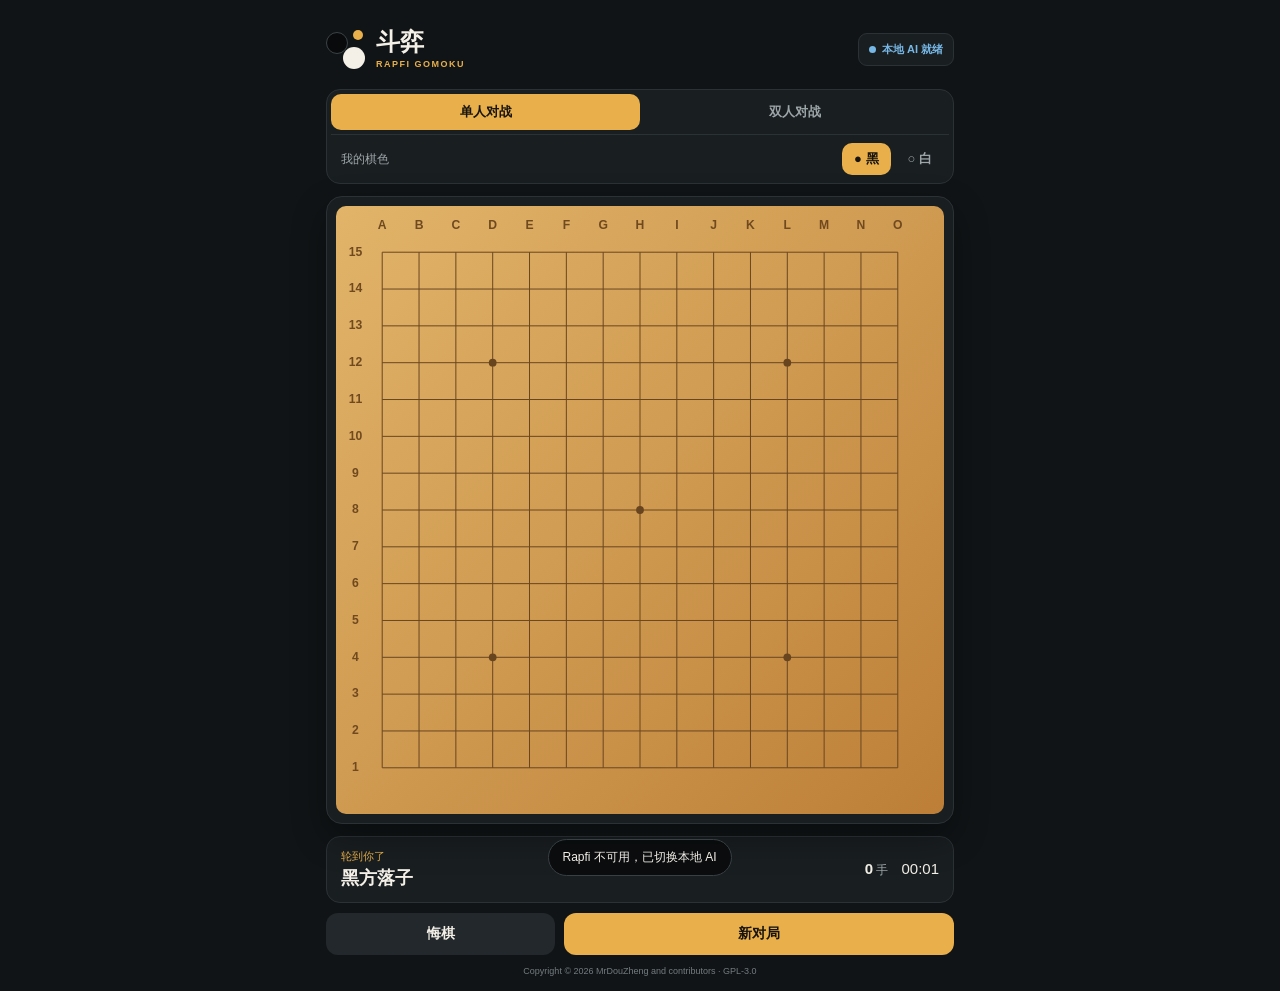
==== ios/DouYi/Web/index.html @ 8ccaac4c "Add DouYi iPhone app and mobile release pipeline" ====
<!--
  SPDX-FileCopyrightText: 2026 MrDouZheng and contributors
  SPDX-License-Identifier: GPL-3.0-only
-->
<!doctype html>
<html lang="zh-CN">
<head>
  <meta charset="utf-8">
  <meta name="viewport" content="width=device-width,initial-scale=1,maximum-scale=1,user-scalable=no,viewport-fit=cover">
  <meta name="theme-color" content="#101416">
  <title>斗弈 · Rapfi 五子棋</title>
  <link rel="stylesheet" href="styles.css">
</head>
<body>
  <main class="app">
    <header>
      <div class="brand-mark"><i></i><i></i><i></i></div>
      <div><h1>斗弈</h1><p>RAPFI GOMOKU</p></div>
      <div id="engineBadge" class="badge loading"><span></span>引擎加载中</div>
    </header>

    <section class="mode-card">
      <button id="singleMode" class="selected">单人对战</button>
      <button id="doubleMode">双人对战</button>
      <div id="colorPicker" class="color-picker">
        <span>我的棋色</span>
        <button id="blackColor" class="selected">● 黑</button>
        <button id="whiteColor">○ 白</button>
      </div>
    </section>

    <section class="board-card">
      <canvas id="board" aria-label="十五路五子棋棋盘"></canvas>
    </section>

    <section class="status-card">
      <div><small id="statusKicker">轮到你了</small><strong id="statusTitle">黑方落子</strong></div>
      <div class="metrics"><span><b id="moveCount">0</b> 手</span><span id="timer">00:00</span></div>
    </section>

    <section class="actions">
      <button id="undoButton">悔棋</button>
      <button id="newButton" class="primary">新对局</button>
    </section>
    <footer>Copyright © 2026 MrDouZheng and contributors · GPL-3.0</footer>
    <div id="toast" role="status"></div>
  </main>
  <script src="app.js"></script>
</body>
</html>
---- ios/DouYi/Web/styles.css ----
/* SPDX-FileCopyrightText: 2026 MrDouZheng and contributors */
/* SPDX-License-Identifier: GPL-3.0-only */

:root {
  color-scheme: dark;
  --bg: #101416;
  --panel: #191e21;
  --panel2: #22282c;
  --text: #f4f0e8;
  --muted: #9da5a8;
  --accent: #e8af4a;
  --green: #6fcb91;
  --red: #e66a5c;
  --line: #2b3236;
}

* { box-sizing: border-box; -webkit-tap-highlight-color: transparent; }
html, body {
  margin: 0;
  min-height: 100%;
  background: var(--bg);
  font-family: "Noto Sans SC", "PingFang SC", "Microsoft YaHei", sans-serif;
  color: var(--text);
  overscroll-behavior: none;
}
button { font: inherit; color: inherit; border: 0; }
.app {
  width: min(100%, 660px);
  min-height: 100vh;
  margin: auto;
  padding: calc(18px + env(safe-area-inset-top)) 16px calc(12px + env(safe-area-inset-bottom));
}
header { height: 62px; display: flex; align-items: center; gap: 11px; }
header h1 { font-size: 24px; line-height: 1; margin: 0 0 5px; }
header p { font-size: 9px; font-weight: 800; letter-spacing: 1.5px; color: var(--accent); margin: 0; }
.brand-mark { position: relative; width: 39px; height: 39px; }
.brand-mark i { position: absolute; border-radius: 50%; width: 22px; height: 22px; }
.brand-mark i:nth-child(1) { left: 0; top: 2px; background: #090a0b; border: 1px solid #3b4347; }
.brand-mark i:nth-child(2) { right: 0; bottom: 0; background: #f4f0e8; }
.brand-mark i:nth-child(3) { right: 2px; top: 0; width: 10px; height: 10px; background: var(--accent); }
.badge {
  margin-left: auto;
  background: var(--panel);
  border: 1px solid var(--line);
  padding: 8px 10px;
  border-radius: 9px;
  font-size: 11px;
  font-weight: 700;
  color: var(--green);
  white-space: nowrap;
}
.badge span { display: inline-block; width: 7px; height: 7px; border-radius: 50%; background: currentColor; margin-right: 6px; }
.badge.loading { color: var(--accent); }
.badge.local { color: #77b7e5; }
.badge.error { color: var(--red); }
.mode-card, .status-card { background: var(--panel); border: 1px solid var(--line); border-radius: 14px; }
.mode-card { display: grid; grid-template-columns: 1fr 1fr; padding: 4px; margin: 9px 0 12px; }
.mode-card > button, .color-picker button {
  background: transparent;
  border-radius: 10px;
  padding: 9px;
  font-size: 13px;
  font-weight: 700;
  color: var(--muted);
}
.mode-card > button.selected, .color-picker button.selected { background: var(--accent); color: #17130d; }
.color-picker { grid-column: 1/-1; display: flex; align-items: center; border-top: 1px solid var(--line); margin-top: 4px; padding: 8px 5px 4px; gap: 5px; }
.color-picker span { font-size: 12px; color: var(--muted); margin-right: auto; padding-left: 5px; }
.color-picker button { padding: 7px 12px; }
.board-card {
  position: relative;
  aspect-ratio: 1/1;
  background: var(--panel);
  border: 1px solid var(--line);
  border-radius: 16px;
  padding: 9px;
  box-shadow: 0 14px 35px #0005;
}
.board-card canvas { display: block; width: 100%; height: 100%; border-radius: 10px; touch-action: manipulation; }
.status-card { display: flex; align-items: center; justify-content: space-between; margin-top: 12px; padding: 12px 14px; }
.status-card small { display: block; color: var(--accent); font-size: 11px; margin-bottom: 2px; }
.status-card strong { display: block; font-size: 18px; }
.metrics { display: flex; gap: 13px; color: var(--muted); font-size: 12px; }
.metrics b, .metrics span:last-child { color: var(--text); font-size: 15px; }
.actions { display: grid; grid-template-columns: 1fr 1.7fr; gap: 9px; margin-top: 10px; }
.actions button { background: var(--panel2); padding: 12px; border-radius: 12px; font-size: 14px; font-weight: 700; }
.actions .primary { background: var(--accent); color: #17130d; }
footer { text-align: center; color: #737c80; font-size: 9px; line-height: 1.5; margin: 10px 4px 0; }
#toast {
  position: fixed;
  left: 50%;
  bottom: calc(24px + env(safe-area-inset-bottom));
  transform: translate(-50%, 18px);
  background: #090b0cdd;
  border: 1px solid #384044;
  padding: 9px 14px;
  border-radius: 20px;
  font-size: 12px;
  opacity: 0;
  pointer-events: none;
  transition: .2s;
  white-space: nowrap;
}
#toast.show { opacity: 1; transform: translate(-50%, 0); }

@media (max-height: 720px) {
  .app { padding-top: 8px; }
  header { height: 51px; }
  .mode-card { margin: 4px 0 7px; }
  .status-card { margin-top: 7px; padding: 8px 12px; }
  .actions { margin-top: 7px; }
  .actions button { padding: 9px; }
  footer { margin-top: 6px; }
}
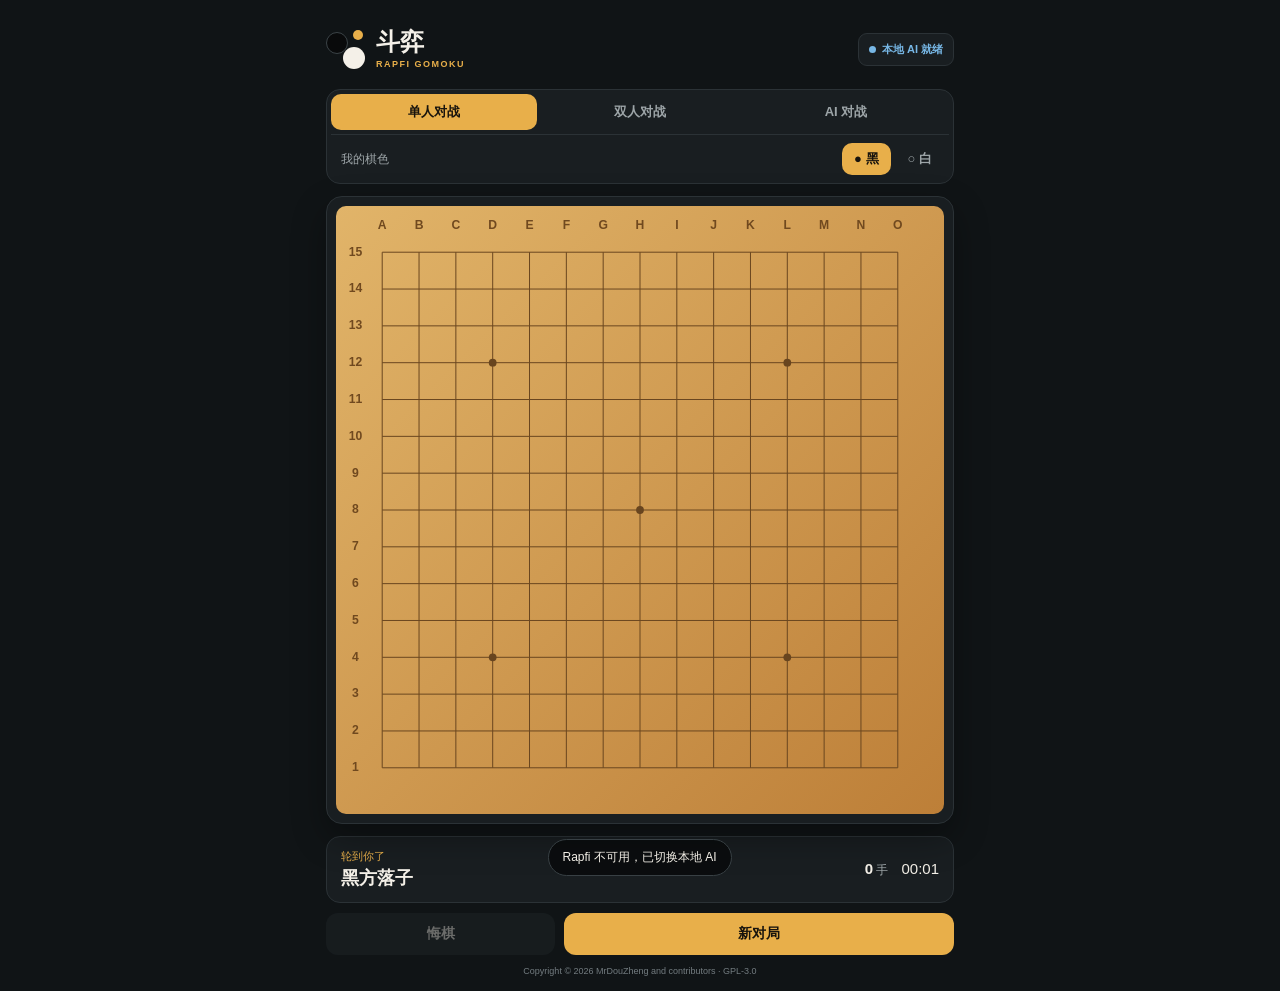
==== commit 8e1c73aa: "Add AI vs AI spectator mode with pause and step controls" ====
--- a/ios/DouYi/Web/index.html
+++ b/ios/DouYi/Web/index.html
@@ -22,10 +22,22 @@
     <section class="mode-card">
       <button id="singleMode" class="selected">单人对战</button>
       <button id="doubleMode">双人对战</button>
+      <button id="aiMode">AI 对战</button>
       <div id="colorPicker" class="color-picker">
         <span>我的棋色</span>
         <button id="blackColor" class="selected">● 黑</button>
         <button id="whiteColor">○ 白</button>
+      </div>
+      <div id="watchControls" class="watch-controls" hidden>
+        <button id="pauseButton">暂停</button>
+        <button id="stepButton" disabled>只走一手</button>
+        <label>落子间隔
+          <select id="watchSpeed" aria-label="AI 落子间隔">
+            <option value="500">快 · 0.5 秒</option>
+            <option value="1200" selected>标准 · 1.2 秒</option>
+            <option value="2500">慢 · 2.5 秒</option>
+          </select>
+        </label>
       </div>
     </section>
 
@@ -38,6 +50,11 @@
       <div class="metrics"><span><b id="moveCount">0</b> 手</span><span id="timer">00:00</span></div>
     </section>
 
+    <section id="moveHistory" class="move-history" hidden>
+      <strong>观战棋谱</strong><span>数字为落子顺序 · 红点为最后一手</span>
+      <p id="moveList">落子后将在这里生成棋谱</p>
+    </section>
+
     <section class="actions">
       <button id="undoButton">悔棋</button>
       <button id="newButton" class="primary">新对局</button>
--- a/ios/DouYi/Web/styles.css
+++ b/ios/DouYi/Web/styles.css
@@ -15,6 +15,7 @@
 }
 
 * { box-sizing: border-box; -webkit-tap-highlight-color: transparent; }
+[hidden] { display: none !important; }
 html, body {
   margin: 0;
   min-height: 100%;
@@ -54,7 +55,7 @@
 .badge.local { color: #77b7e5; }
 .badge.error { color: var(--red); }
 .mode-card, .status-card { background: var(--panel); border: 1px solid var(--line); border-radius: 14px; }
-.mode-card { display: grid; grid-template-columns: 1fr 1fr; padding: 4px; margin: 9px 0 12px; }
+.mode-card { display: grid; grid-template-columns: repeat(3, 1fr); padding: 4px; margin: 9px 0 12px; }
 .mode-card > button, .color-picker button {
   background: transparent;
   border-radius: 10px;
@@ -67,6 +68,14 @@
 .color-picker { grid-column: 1/-1; display: flex; align-items: center; border-top: 1px solid var(--line); margin-top: 4px; padding: 8px 5px 4px; gap: 5px; }
 .color-picker span { font-size: 12px; color: var(--muted); margin-right: auto; padding-left: 5px; }
 .color-picker button { padding: 7px 12px; }
+.watch-controls { grid-column: 1/-1; display: flex; flex-wrap: wrap; align-items: center; gap: 7px; border-top: 1px solid var(--line); margin-top: 4px; padding: 9px 5px 5px; }
+.watch-controls button, .watch-controls select { background: var(--panel2); color: var(--text); border: 1px solid var(--line); border-radius: 8px; padding: 8px; font: inherit; font-size: 12px; }
+.watch-controls label { display: flex; align-items: center; gap: 5px; margin-left: auto; color: var(--muted); font-size: 11px; }
+button:disabled { opacity: .4; }
+.move-history { background: var(--panel); border: 1px solid var(--line); border-radius: 12px; padding: 10px 12px; margin-top: 10px; }
+.move-history strong { font-size: 12px; }
+.move-history span { display: block; color: var(--muted); font-size: 10px; margin-top: 3px; }
+.move-history p { max-height: 64px; overflow-y: auto; margin: 7px 0 0; font: 12px/1.7 Consolas, monospace; white-space: pre-wrap; color: var(--text); }
 .board-card {
   position: relative;
   aspect-ratio: 1/1;
